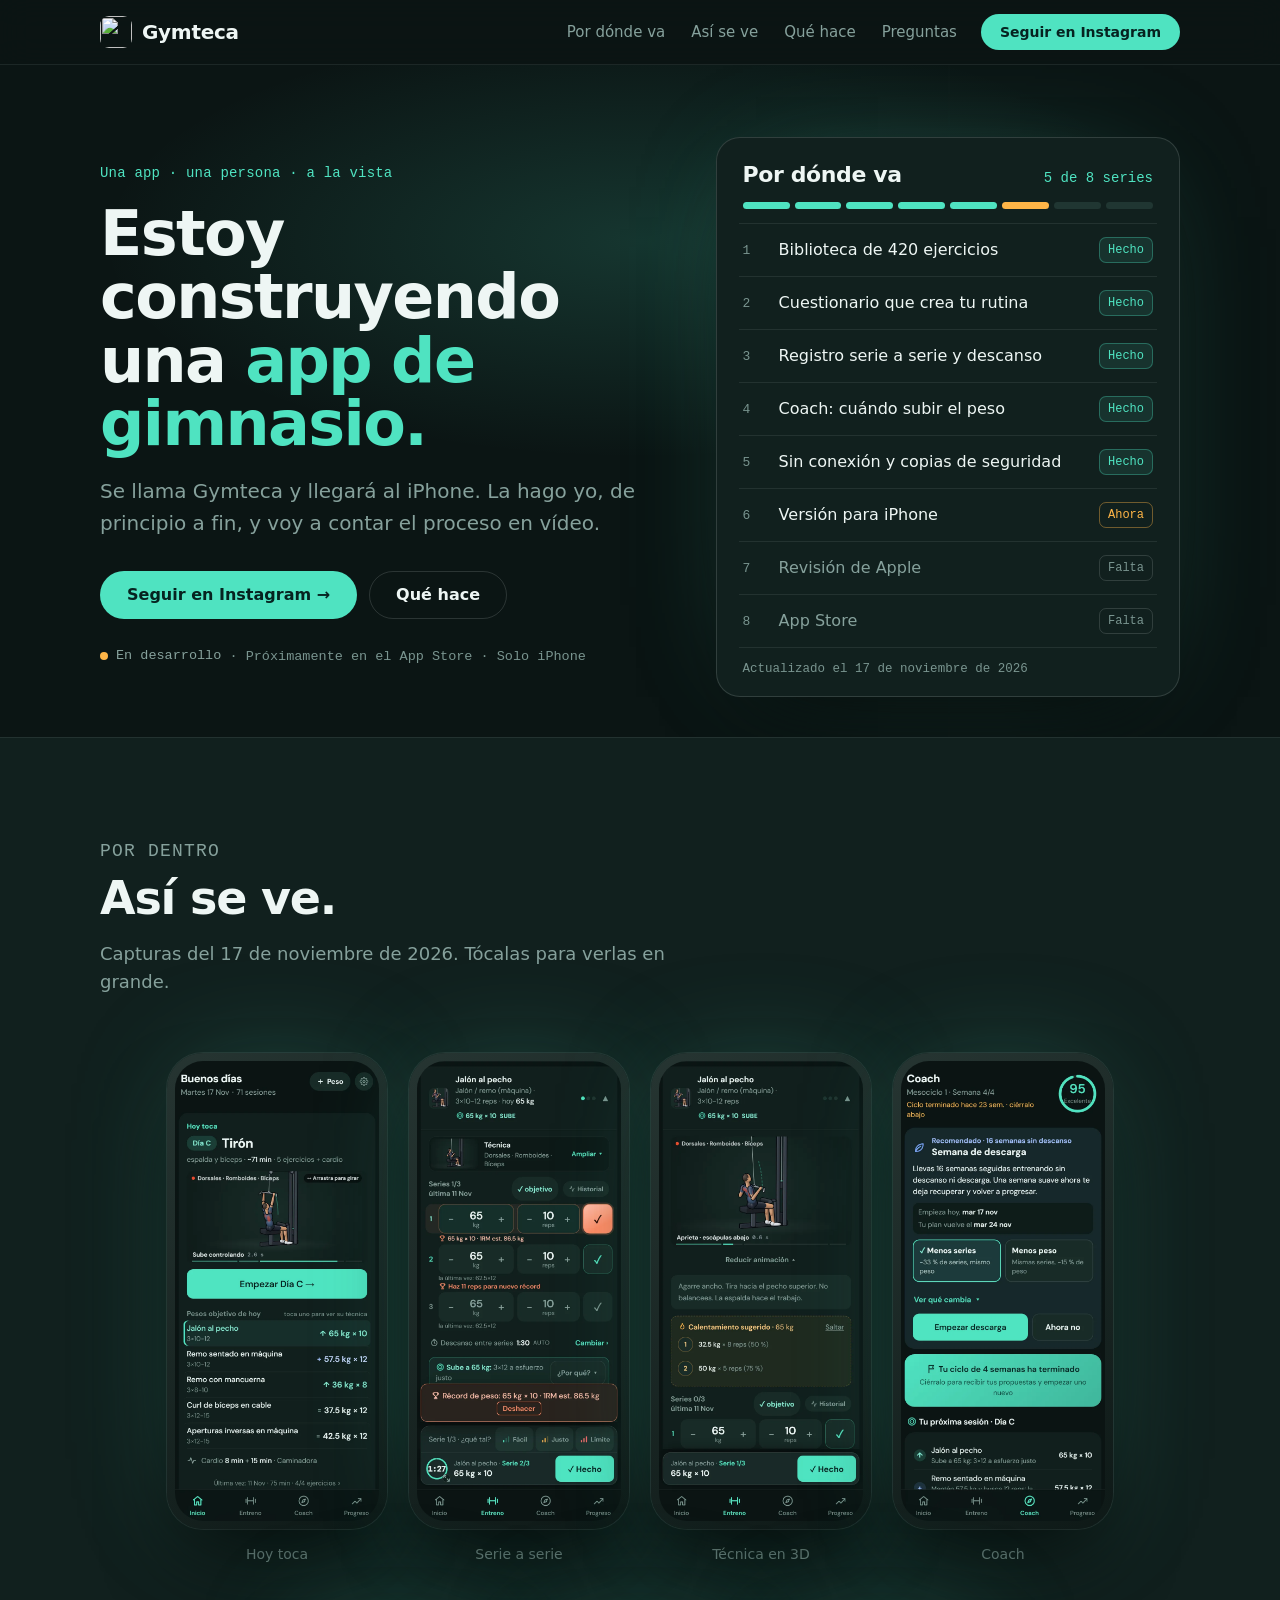
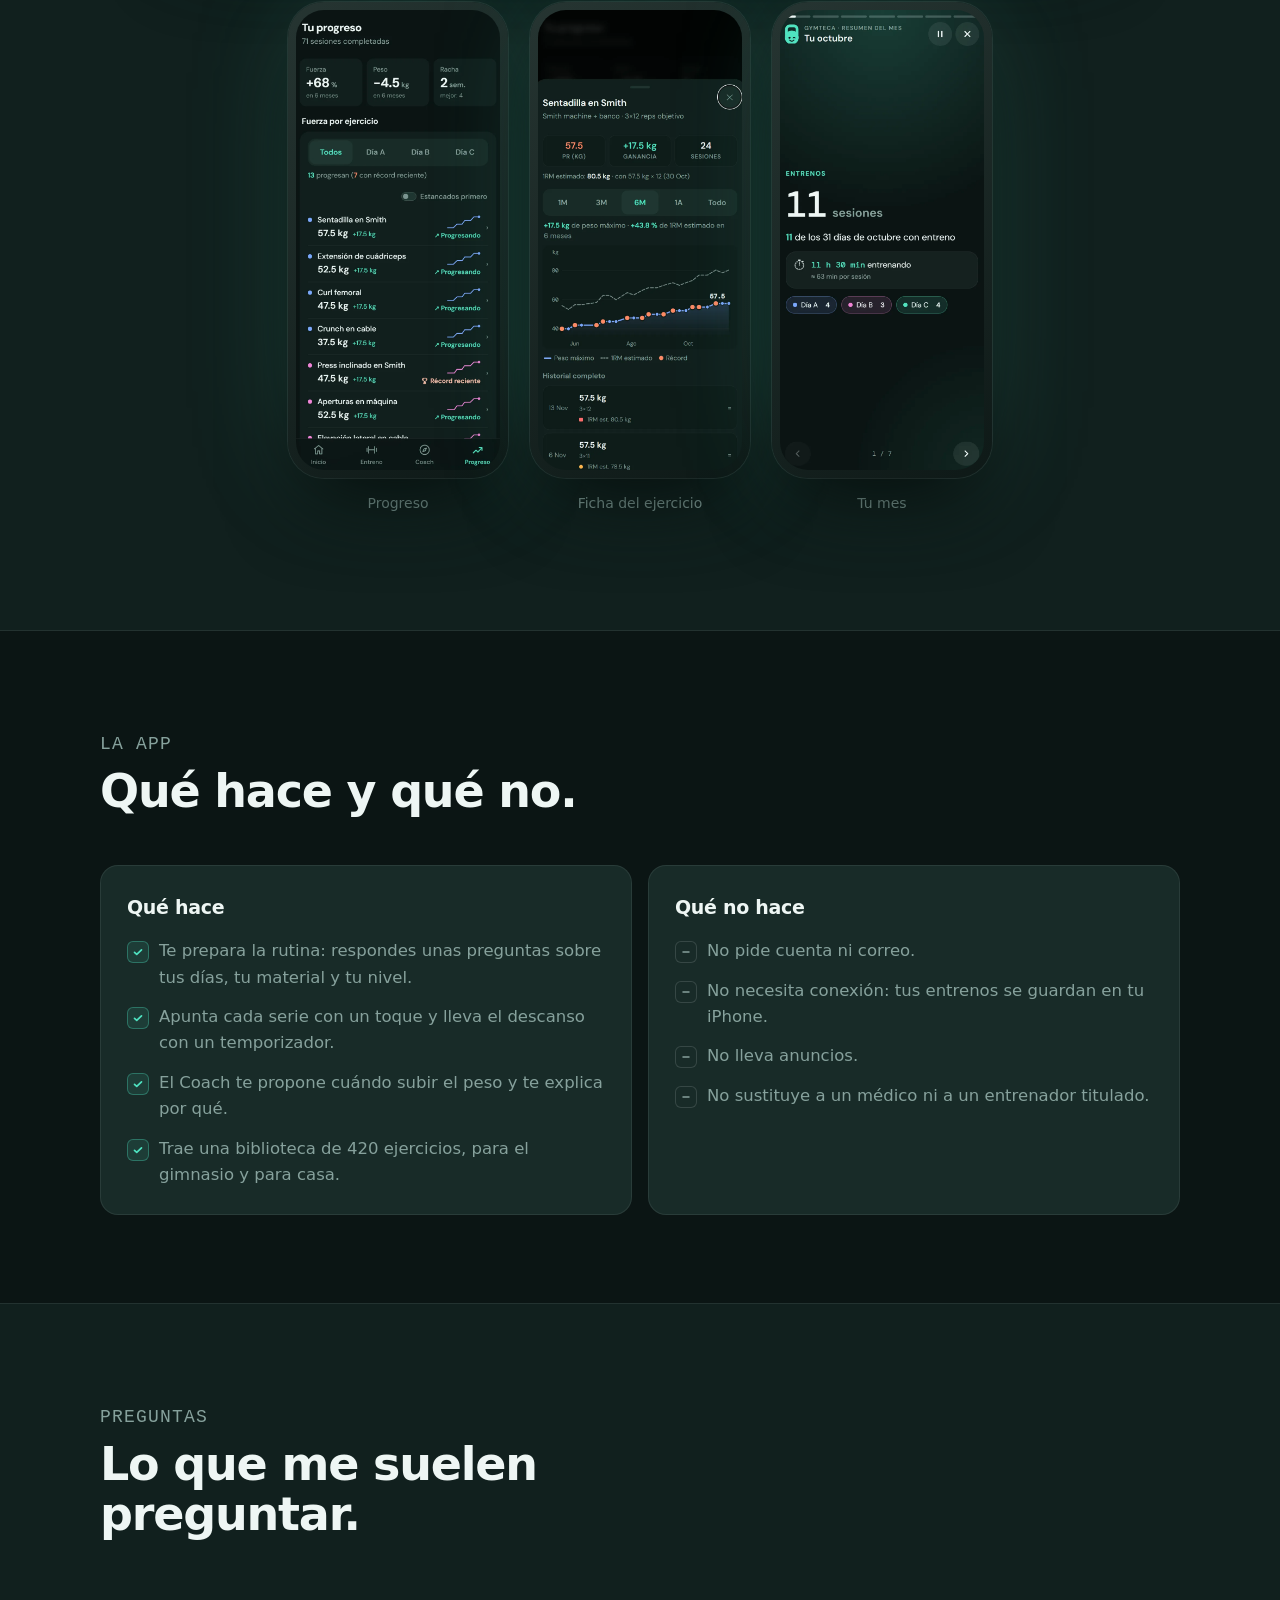
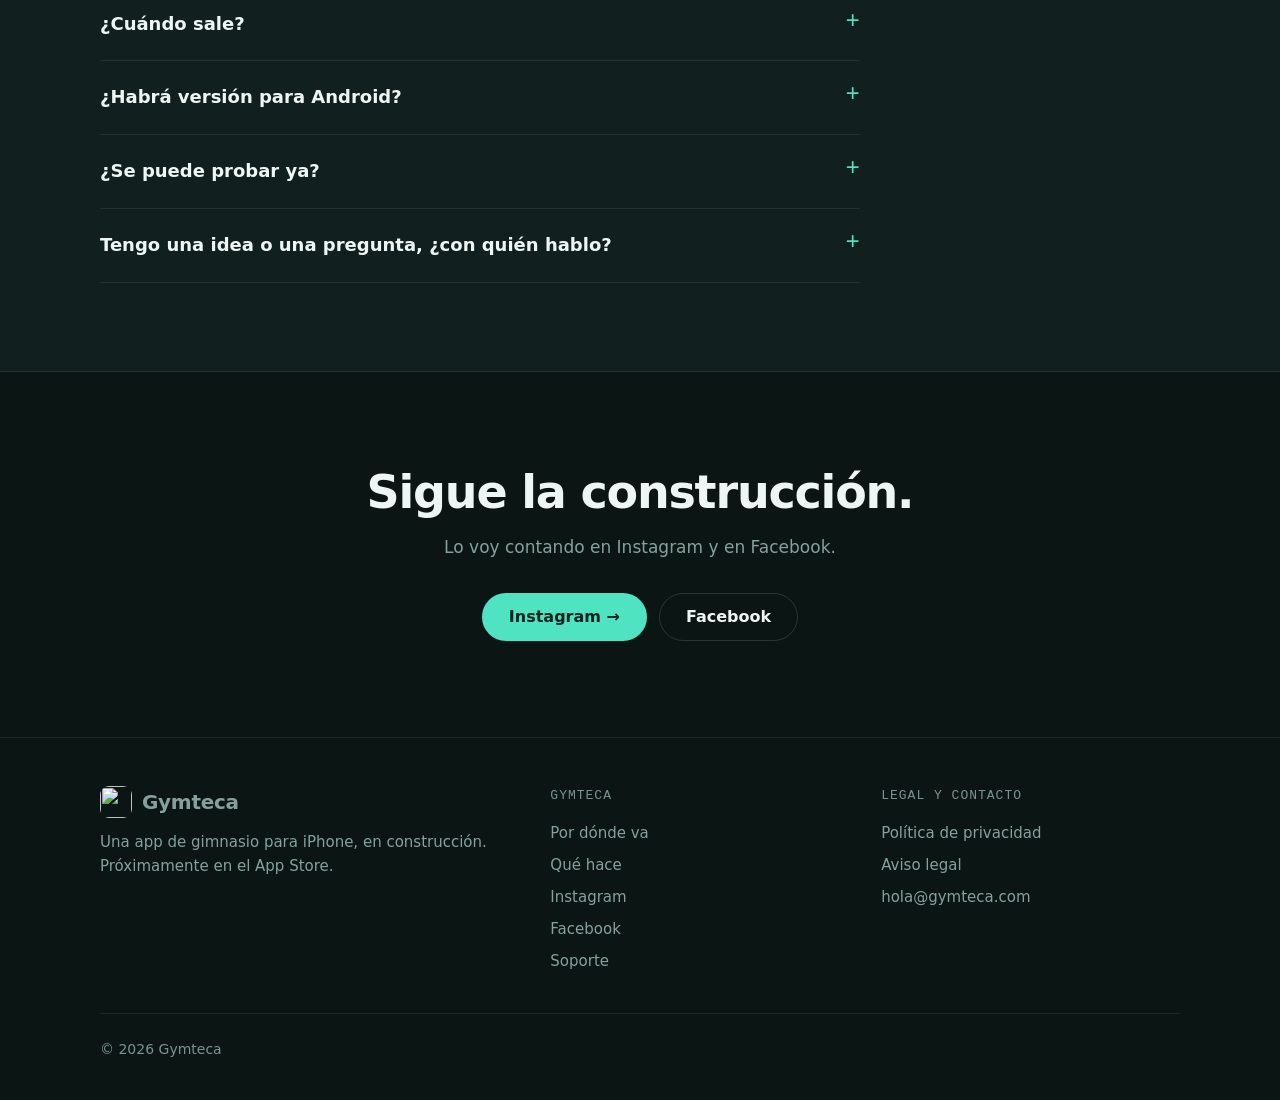
==== index.html @ b6c2790a "Gymteca: la portada pasa a contar el desarrollo de la app para iPhone La app deja de ofrecerse en la" ====
<!doctype html>
<html lang="es">
<head>
<meta charset="utf-8">
<meta name="viewport" content="width=device-width, initial-scale=1, viewport-fit=cover">
<title>Gymteca — Una app de gimnasio para iPhone, en construcción</title>
<meta name="description" content="Gymteca es una app de gimnasio para iPhone que está construyendo una sola persona. Mira por dónde va y sigue el proceso en redes. Próximamente en el App Store.">
<link rel="canonical" href="https://gymteca.com/">
<meta name="theme-color" content="#0b1514">
<link rel="icon" href="/assets/img/favicon.svg" type="image/svg+xml">
<link rel="icon" href="/assets/img/favicon-32.png" sizes="32x32" type="image/png">
<link rel="apple-touch-icon" href="/assets/img/apple-touch-icon.png">
<link rel="preload" href="/assets/fonts/dm-sans.woff2" as="font" type="font/woff2" crossorigin>
<link rel="stylesheet" href="/assets/styles.css">

<meta property="og:type" content="website">
<meta property="og:locale" content="es_ES">
<meta property="og:site_name" content="Gymteca">
<meta property="og:url" content="https://gymteca.com/">
<meta property="og:title" content="Gymteca — Estoy construyendo una app de gimnasio">
<meta property="og:description" content="Una app de gimnasio para iPhone, hecha por una sola persona y contada paso a paso. Próximamente en el App Store.">
<meta property="og:image" content="https://gymteca.com/assets/img/og.png">
<meta property="og:image:width" content="1200">
<meta property="og:image:height" content="630">
<meta name="twitter:card" content="summary_large_image">

<script type="application/ld+json">
{
  "@context": "https://schema.org",
  "@graph": [
    {
      "@type": "Organization",
      "@id": "https://gymteca.com/#org",
      "name": "Gymteca",
      "url": "https://gymteca.com/",
      "logo": "https://gymteca.com/assets/img/icon-512.png",
      "email": "hola@gymteca.com",
      "sameAs": ["https://www.instagram.com/gymteca_app/", "https://www.facebook.com/gymteca"]
    },
    {
      "@type": "WebSite",
      "@id": "https://gymteca.com/#web",
      "url": "https://gymteca.com/",
      "name": "Gymteca",
      "inLanguage": "es",
      "publisher": {"@id": "https://gymteca.com/#org"}
    }
  ]
}
</script>
</head>
<body>
<a class="skip" href="#main">Saltar al contenido</a>

<header class="nav">
  <div class="wrap">
    <a class="logo" href="/" aria-label="Gymteca, inicio"><img src="/assets/img/teca.svg" alt="" width="32" height="32">Gymteca</a>
    <ul class="nav-links">
      <li><a href="#estado">Por dónde va</a></li>
      <li><a href="#capturas">Así se ve</a></li>
      <li><a href="#que-hace">Qué hace</a></li>
      <li><a href="#preguntas">Preguntas</a></li>
    </ul>
    <a class="btn btn-primary btn-sm" href="https://www.instagram.com/gymteca_app/" rel="noopener">Seguir en Instagram</a>
  </div>
</header>

<main id="main">

<section class="hero diary">
  <div class="wrap">
    <div>
      <p class="who">Una app · una persona · a la vista</p>
      <h1>Estoy construyendo una <em>app de gimnasio.</em></h1>
      <p class="lead">Se llama Gymteca y llegará al iPhone. La hago yo, de principio a fin, y voy a contar el proceso en vídeo.</p>
      <div class="cta">
        <a class="btn btn-primary" href="https://www.instagram.com/gymteca_app/" rel="noopener">Seguir en Instagram →</a>
        <a class="btn btn-ghost" href="#que-hace">Qué hace</a>
      </div>
      <p class="soon"><span class="state">En desarrollo</span> · Próximamente en el App Store · Solo iPhone</p>
    </div>

    <div class="log" id="estado">
      <div class="log-h"><h2>Por dónde va</h2><span>5 de 8 series</span></div>
      <div class="meter" aria-hidden="true"><i class="d"></i><i class="d"></i><i class="d"></i><i class="d"></i><i class="d"></i><i class="n"></i><i></i><i></i></div>
      <ol>
        <li class="d"><span class="i">1</span>Biblioteca de 420 ejercicios<span class="s">Hecho</span></li>
        <li class="d"><span class="i">2</span>Cuestionario que crea tu rutina<span class="s">Hecho</span></li>
        <li class="d"><span class="i">3</span>Registro serie a serie y descanso<span class="s">Hecho</span></li>
        <li class="d"><span class="i">4</span>Coach: cuándo subir el peso<span class="s">Hecho</span></li>
        <li class="d"><span class="i">5</span>Sin conexión y copias de seguridad<span class="s">Hecho</span></li>
        <li class="n"><span class="i">6</span>Versión para iPhone<span class="s">Ahora</span></li>
        <li class="t"><span class="i">7</span>Revisión de Apple<span class="s">Falta</span></li>
        <li class="t"><span class="i">8</span>App Store<span class="s">Falta</span></li>
      </ol>
      <p class="log-foot">Actualizado el 17 de noviembre de 2026</p>
    </div>
  </div>
</section>

<section id="capturas" class="alt" aria-labelledby="capturas-titulo">
  <div class="wrap">
    <div class="section-head">
      <p class="kicker">Por dentro</p>
      <h2 id="capturas-titulo">Así se ve.</h2>
      <p>Capturas del 17 de noviembre de 2026. Tócalas para verlas en grande.</p>
    </div>
    <div class="gallery">
      <figure><div class="phone"><img src="/assets/img/app-inicio.webp" width="780" height="1688" alt="Inicio con la sesión de hoy, la técnica del primer ejercicio y los pesos objetivo" loading="lazy"></div><figcaption>Hoy toca</figcaption></figure>
      <figure><div class="phone"><img src="/assets/img/app-serie-a-serie.webp" width="780" height="1688" alt="Registro de series con un récord de peso recién batido y el descanso en marcha" loading="lazy"></div><figcaption>Serie a serie</figcaption></figure>
      <figure><div class="phone"><img src="/assets/img/app-tecnica-3d.webp" width="780" height="1688" alt="Jalón al pecho animado en 3D dentro de la sesión, con el calentamiento sugerido" loading="lazy"></div><figcaption>Técnica en 3D</figcaption></figure>
      <figure><div class="phone"><img src="/assets/img/app-coach.webp" width="780" height="1688" alt="Coach con la propuesta de una semana de descarga y los pesos de la próxima sesión" loading="lazy"></div><figcaption>Coach</figcaption></figure>
      <figure><div class="phone"><img src="/assets/img/app-progreso.webp" width="780" height="1688" alt="Progreso con la fuerza ganada en seis meses y el estado de cada ejercicio" loading="lazy"></div><figcaption>Progreso</figcaption></figure>
      <figure><div class="phone"><img src="/assets/img/app-ficha.webp" width="780" height="1688" alt="Ficha de la sentadilla en Smith con la gráfica de peso máximo y 1RM estimado" loading="lazy"></div><figcaption>Ficha del ejercicio</figcaption></figure>
      <figure><div class="phone"><img src="/assets/img/app-wrapped.webp" width="780" height="1688" alt="Resumen de octubre con las sesiones hechas y el tiempo entrenando" loading="lazy"></div><figcaption>Tu mes</figcaption></figure>
    </div>
  </div>
</section>

<section id="que-hace" aria-labelledby="que-hace-titulo">
  <div class="wrap">
    <div class="section-head">
      <p class="kicker">La app</p>
      <h2 id="que-hace-titulo">Qué hace y qué no.</h2>
    </div>
    <div class="split">
      <div class="card yes">
        <h3>Qué hace</h3>
        <ul>
          <li>Te prepara la rutina: respondes unas preguntas sobre tus días, tu material y tu nivel.</li>
          <li>Apunta cada serie con un toque y lleva el descanso con un temporizador.</li>
          <li>El Coach te propone cuándo subir el peso y te explica por qué.</li>
          <li>Trae una biblioteca de 420 ejercicios, para el gimnasio y para casa.</li>
        </ul>
      </div>
      <div class="card no">
        <h3>Qué no hace</h3>
        <ul>
          <li>No pide cuenta ni correo.</li>
          <li>No necesita conexión: tus entrenos se guardan en tu iPhone.</li>
          <li>No lleva anuncios.</li>
          <li>No sustituye a un médico ni a un entrenador titulado.</li>
        </ul>
      </div>
    </div>
  </div>
</section>

<section id="preguntas" class="alt">
  <div class="wrap">
    <div class="section-head">
      <p class="kicker">Preguntas</p>
      <h2>Lo que me suelen preguntar.</h2>
    </div>
    <div class="faq">
      <details><summary>¿Cuándo sale?</summary><p>Todavía no hay fecha. Queda terminar la versión para iPhone y pasar la revisión de Apple. Lo iré contando en los vídeos.</p></details>
      <details><summary>¿Habrá versión para Android?</summary><p>De momento, solo iPhone.</p></details>
      <details><summary>¿Se puede probar ya?</summary><p>Aún no. Se publicará directamente en el App Store.</p></details>
      <details><summary>Tengo una idea o una pregunta, ¿con quién hablo?</summary><p>Conmigo. Escribe a <a class="green" href="mailto:hola@gymteca.com">hola@gymteca.com</a>; leo todos los mensajes.</p></details>
    </div>
  </div>
</section>

<section class="final">
  <div class="wrap">
    <h2>Sigue la construcción.</h2>
    <p>Lo voy contando en Instagram y en Facebook.</p>
    <div class="cta"><a class="btn btn-primary" href="https://www.instagram.com/gymteca_app/" rel="noopener">Instagram →</a><a class="btn btn-ghost" href="https://www.facebook.com/gymteca" rel="noopener">Facebook</a></div>
  </div>
</section>

</main>

<footer>
  <div class="wrap">
    <div>
      <a class="logo" href="/"><img src="/assets/img/teca.svg" alt="" width="32" height="32">Gymteca</a>
      <p style="margin-top:12px;max-width:28em">Una app de gimnasio para iPhone, en construcción. Próximamente en el App Store.</p>
    </div>
    <div>
      <h4>Gymteca</h4>
      <ul>
        <li><a href="/#estado">Por dónde va</a></li>
        <li><a href="/#que-hace">Qué hace</a></li>
        <li><a href="https://www.instagram.com/gymteca_app/" rel="noopener">Instagram</a></li>
        <li><a href="https://www.facebook.com/gymteca" rel="noopener">Facebook</a></li>
        <li><a href="/soporte">Soporte</a></li>
      </ul>
    </div>
    <div>
      <h4>Legal y contacto</h4>
      <ul>
        <li><a href="/privacidad">Política de privacidad</a></li>
        <li><a href="/aviso-legal">Aviso legal</a></li>
        <li><a href="mailto:hola@gymteca.com">hola@gymteca.com</a></li>
      </ul>
    </div>
    <p class="copy">© 2026 Gymteca</p>
  </div>
</footer>
<dialog class="lb" id="lb" aria-label="Captura ampliada">
  <button class="lb-btn lb-close" type="button" data-lb="close" aria-label="Cerrar"><svg viewBox="0 0 24 24" fill="none" stroke="currentColor" stroke-width="2.2" stroke-linecap="round" aria-hidden="true"><path d="M6 6l12 12M18 6L6 18"/></svg></button>
  <button class="lb-btn lb-prev" type="button" data-lb="prev" aria-label="Captura anterior"><svg viewBox="0 0 24 24" fill="none" stroke="currentColor" stroke-width="2.2" stroke-linecap="round" stroke-linejoin="round" aria-hidden="true"><path d="M15 5l-7 7 7 7"/></svg></button>
  <figure><img alt="" width="780" height="1688"><figcaption></figcaption></figure>
  <button class="lb-btn lb-next" type="button" data-lb="next" aria-label="Captura siguiente"><svg viewBox="0 0 24 24" fill="none" stroke="currentColor" stroke-width="2.2" stroke-linecap="round" stroke-linejoin="round" aria-hidden="true"><path d="M9 5l7 7-7 7"/></svg></button>
</dialog>
<script>
// Visor: al pulsar una captura se abre ampliada; flechas, teclado y deslizar para pasar
(function(){
  var lb=document.getElementById('lb');if(!lb||!lb.showModal)return;
  var img=lb.querySelector('img'),cap=lb.querySelector('figcaption');
  var shots=[].map.call(document.querySelectorAll('.gallery figure'),function(f){
    var i=f.querySelector('img');return {src:i.getAttribute('src'),alt:i.alt,cap:f.querySelector('figcaption').textContent};
  });
  var cur=0;
  function show(n){
    cur=(n+shots.length)%shots.length;var s=shots[cur];
    img.src=s.src;img.alt=s.alt;
    cap.innerHTML='';cap.append(s.cap);var c=document.createElement('span');c.className='lb-count';c.textContent=(cur+1)+' / '+shots.length;cap.append(c);
  }
  document.querySelectorAll('.phone img').forEach(function(el){
    el.setAttribute('tabindex','0');el.setAttribute('role','button');
    function open(){var src=el.getAttribute('src'),n=0;shots.forEach(function(s,i){if(s.src===src)n=i;});show(n);lb.showModal();}
    el.addEventListener('click',open);
    el.addEventListener('keydown',function(e){if(e.key==='Enter'||e.key===' '){e.preventDefault();open();}});
  });
  lb.addEventListener('click',function(e){
    var a=e.target.closest('[data-lb]');
    if(a){var k=a.dataset.lb;if(k==='close')lb.close();else show(cur+(k==='next'?1:-1));return;}
    if(e.target===lb||e.target===img)lb.close();
  });
  lb.addEventListener('keydown',function(e){if(e.key==='ArrowRight')show(cur+1);else if(e.key==='ArrowLeft')show(cur-1);});
  var x0=null;
  img.addEventListener('touchstart',function(e){x0=e.touches[0].clientX;},{passive:true});
  img.addEventListener('touchend',function(e){if(x0===null)return;var dx=e.changedTouches[0].clientX-x0;x0=null;if(Math.abs(dx)>50){show(cur+(dx<0?1:-1));}},{passive:true});
})();
</script>
</body>
</html>
---- assets/styles.css ----
/* Gymteca — estilos de gymteca.com (misma identidad que la app) */
@font-face{font-family:'DM Sans';src:url(fonts/dm-sans.woff2) format('woff2');font-weight:400 700;font-display:swap}
@font-face{font-family:'DM Mono';src:url(fonts/dm-mono-400.woff2) format('woff2');font-weight:400;font-display:swap}
@font-face{font-family:'DM Mono';src:url(fonts/dm-mono-500.woff2) format('woff2');font-weight:500;font-display:swap}

:root{
  color-scheme:dark;
  /* Paleta «Tiza y menta» (la misma que la app) */
  --bg:#0b1514;--bg2:#11201e;--bg3:#182b28;--bg4:#203632;
  --bg-rgb:11,21,20;
  --border:rgba(238,246,244,.08);--border2:rgba(238,246,244,.14);
  --text:#eef6f4;--text2:#86a19c;--text3:#79948f;
  --green:#4fe3c1;--green2:#80ecd3;--green-rgb:79,227,193;
  --green-bg:rgba(var(--green-rgb),.1);--green-b:rgba(var(--green-rgb),.32);
  --accent-ink:#062320;
  --pr:#ff8a65;--amber:#ffb547;--blue:#7aa7ff;--red:#ff6b6b;
  --r:18px;--rsm:12px;
  --wrap:1120px;
  --sans:'DM Sans',system-ui,-apple-system,'Segoe UI',Roboto,sans-serif;
  --mono:'DM Mono',ui-monospace,'SF Mono',Menlo,monospace;
}
*{box-sizing:border-box;margin:0;padding:0}
html{scroll-behavior:smooth;-webkit-text-size-adjust:100%}
body{background:var(--bg);color:var(--text);font-family:var(--sans);font-size:17px;line-height:1.6;-webkit-font-smoothing:antialiased;overflow-x:hidden}
img{max-width:100%;display:block}
a{color:inherit}
:focus-visible{outline:2px solid var(--green);outline-offset:3px;border-radius:6px}
.wrap{max-width:var(--wrap);margin:0 auto;padding:0 20px}
.mono{font-family:var(--mono)}
.green{color:var(--green)}
.skip{position:absolute;left:-999px;top:8px;background:var(--green);color:var(--accent-ink);padding:8px 14px;border-radius:8px;z-index:100;font-weight:600}
.skip:focus{left:8px}

/* Cabecera */
.nav{position:sticky;top:0;z-index:50;background:rgba(var(--bg-rgb),.82);backdrop-filter:blur(16px);-webkit-backdrop-filter:blur(16px);border-bottom:1px solid var(--border)}
.nav .wrap{display:flex;align-items:center;gap:24px;height:64px}
.logo{display:flex;align-items:center;gap:10px;text-decoration:none;font-weight:700;font-size:20px;letter-spacing:-.3px}
.logo img{width:32px;height:32px;border-radius:9px}
.nav-links{display:flex;gap:26px;margin-left:auto;list-style:none}
.nav-links a{text-decoration:none;color:var(--text2);font-size:15px;font-weight:500;transition:color .2s}
.nav-links a:hover{color:var(--text)}
.btn{display:inline-flex;align-items:center;justify-content:center;gap:8px;font:600 16px/1 var(--sans);text-decoration:none;border-radius:999px;padding:15px 26px;transition:transform .15s,background .2s,border-color .2s;border:1px solid transparent;white-space:nowrap}
.btn:active{transform:scale(.97)}
.btn-primary{background:var(--green);color:var(--accent-ink)}
.btn-primary:hover{background:var(--green2)}
.btn-ghost{border-color:var(--border2);color:var(--text)}
.btn-ghost:hover{border-color:var(--text3);background:rgba(238,246,244,.03)}
.btn-sm{padding:10px 18px;font-size:14px}
@media (max-width:820px){.nav-links{display:none}.nav .btn{margin-left:auto}}

/* Hero */
.hero{position:relative;padding:72px 0 40px;overflow:hidden}
.hero::before{content:"";position:absolute;inset:-20% -10% auto;height:620px;background:radial-gradient(closest-side,rgba(var(--green-rgb),.16),transparent 70%);pointer-events:none}
.hero .wrap{position:relative;display:grid;grid-template-columns:1.1fr .9fr;gap:48px;align-items:center}
.eyebrow{display:inline-flex;align-items:center;gap:8px;font:500 13px/1 var(--mono);letter-spacing:.6px;text-transform:uppercase;color:var(--green);background:var(--green-bg);border:1px solid var(--green-b);padding:8px 12px;border-radius:999px}
.hero h1{font-size:clamp(40px,6.4vw,72px);line-height:1.02;letter-spacing:-2px;font-weight:700;margin:22px 0 20px}
.hero h1 span{color:var(--green)}
.lead{font-size:clamp(17px,2vw,20px);color:var(--text2);max-width:34em}
.cta{display:flex;flex-wrap:wrap;gap:12px;margin-top:32px}
@media (max-width:900px){.hero{padding-top:44px}.hero .wrap{grid-template-columns:1fr;gap:40px}.hero .phone{margin:0 auto}}

/* Portada · diario de desarrollo */
.state{display:inline-flex;align-items:center;gap:8px;color:var(--text2)}
.state::before{content:"";width:8px;height:8px;border-radius:50%;background:var(--amber)}
.who{font:400 14px/1.4 var(--mono);letter-spacing:.2px;color:var(--green)}
.hero.diary h1{font-size:clamp(38px,5.4vw,62px);letter-spacing:-1.6px;margin:18px 0 20px;text-wrap:balance}
.hero.diary h1 em{font-style:normal;color:var(--green)}
.soon{margin-top:26px;font:400 13.5px/1.7 var(--mono);color:var(--text3)}
.log{scroll-margin-top:84px;min-width:0;background:var(--bg2);border:1px solid var(--border2);border-radius:24px;padding:24px 22px 4px;box-shadow:0 40px 80px -40px rgba(0,0,0,.8),0 0 120px -50px rgba(var(--green-rgb),.35)}
.log-h{display:flex;justify-content:space-between;align-items:baseline;gap:12px;padding:0 4px 14px}
.log-h h2{font-size:22px;letter-spacing:-.4px;line-height:1.2}
.log-h span{font:500 14px/1 var(--mono);color:var(--green);white-space:nowrap}
.meter{display:grid;grid-template-columns:repeat(8,1fr);gap:5px;padding:0 4px 14px}
.meter i{height:7px;border-radius:4px;background:var(--bg4)}
.meter .d{background:var(--green)}
.meter .n{background:var(--amber)}
.log ol{list-style:none}
.log li{display:grid;grid-template-columns:24px minmax(0,1fr) auto;gap:12px;align-items:center;padding:13px 4px;border-top:1px solid var(--border);font-size:16px;line-height:1.3}
.log li .i{font:500 13px/1 var(--mono);color:var(--text3)}
.log li .s{font:400 12px/1 var(--mono);border-radius:7px;padding:6px 8px;color:var(--text3);border:1px solid var(--border2)}
.log li.d .s{color:var(--green);border-color:var(--green-b);background:var(--green-bg)}
.log li.n .s{color:var(--amber);border-color:rgba(255,181,71,.4)}
.log li.t{color:var(--text2)}
.log-foot{font:400 12.5px/1.4 var(--mono);color:var(--text3);padding:13px 4px;border-top:1px solid var(--border)}
.split{display:grid;grid-template-columns:1fr 1fr;gap:16px}
.split .card:hover{transform:none}
.split h3{font-size:21px}
.split ul{list-style:none;display:grid;gap:13px;margin-top:16px;color:var(--text2);font-size:16.5px}
.split li{display:grid;grid-template-columns:20px minmax(0,1fr);gap:12px}
.split li::before{content:"";width:20px;height:20px;margin-top:3px;border-radius:6px;border:1px solid var(--border2);background:center/12px no-repeat url("data:image/svg+xml,%3Csvg xmlns='http://www.w3.org/2000/svg' viewBox='0 0 20 20' fill='none' stroke='%2386a19c' stroke-width='2.4' stroke-linecap='round'%3E%3Cpath d='M5 10h10'/%3E%3C/svg%3E")}
.split .yes li::before{border-color:var(--green-b);background:var(--green-bg) center/14px no-repeat url("data:image/svg+xml,%3Csvg xmlns='http://www.w3.org/2000/svg' viewBox='0 0 20 20' fill='none' stroke='%234fe3c1' stroke-width='2.4' stroke-linecap='round' stroke-linejoin='round'%3E%3Cpath d='M5 10.5l3.2 3L15 7'/%3E%3C/svg%3E")}
@media (max-width:760px){.split{grid-template-columns:1fr}}

/* Teléfono */
.phone{position:relative;width:min(320px,78vw);aspect-ratio:780/1688;border-radius:44px;padding:10px;background:linear-gradient(145deg,#263532,#0e1917);box-shadow:0 0 0 1px rgba(238,246,244,.08),0 40px 80px -20px rgba(0,0,0,.8),0 0 120px -30px rgba(var(--green-rgb),.35)}
.phone img{width:100%;height:100%;object-fit:cover;object-position:top;border-radius:34px}
.phone.tilt{transform:rotate(-2.5deg)}

/* Secciones */
section{padding:88px 0}
.section-head{max-width:640px;margin-bottom:48px}
.kicker{font:500 13px/1 var(--mono);letter-spacing:1.2px;text-transform:uppercase;color:var(--green);margin-bottom:14px}
h2{font-size:clamp(30px,4.2vw,46px);line-height:1.08;letter-spacing:-1.2px;font-weight:700}
.section-head p{color:var(--text2);margin-top:16px;font-size:18px}
.alt{background:var(--bg2);border-block:1px solid var(--border)}

/* Rejilla de funciones */
.grid{display:grid;grid-template-columns:repeat(3,1fr);gap:16px}
.card{background:var(--bg3);border:1px solid var(--border);border-radius:var(--r);padding:26px;transition:border-color .2s,transform .2s}
.card:hover{border-color:var(--border2);transform:translateY(-2px)}
.card .ic{width:44px;height:44px;border-radius:12px;display:grid;place-items:center;background:var(--green-bg);border:1px solid var(--green-b);color:var(--green);margin-bottom:18px}
.card .ic svg{width:22px;height:22px}
.card h3{font-size:19px;letter-spacing:-.3px;margin-bottom:8px}
.card p{color:var(--text2);font-size:15.5px}
@media (max-width:900px){.grid{grid-template-columns:1fr 1fr}}
@media (max-width:600px){.grid{grid-template-columns:1fr}}

/* Galería */
.gallery{display:flex;gap:22px;overflow-x:auto;scroll-snap-type:x mandatory;padding:8px 20px 28px;margin:0 -20px;scrollbar-width:none}
.gallery::-webkit-scrollbar{display:none}
.gallery figure{flex:none;scroll-snap-align:center;display:grid;gap:14px;justify-items:center}
.gallery .phone{width:240px;border-radius:36px;padding:8px}
.gallery .phone img{border-radius:28px}
.gallery figcaption{font-size:14px;color:var(--text2)}
@media (min-width:1180px){.gallery{flex-wrap:wrap;justify-content:center;row-gap:36px;overflow:visible}.gallery .phone{width:220px}}

/* Visor de capturas ampliadas */
.phone img{cursor:zoom-in}
.lb{border:0;padding:0;margin:0;inset:0;width:100vw;height:100dvh;max-width:none;max-height:none;background:transparent;color:var(--text);overflow:hidden}
.lb::backdrop{background:rgba(5,12,11,.9);backdrop-filter:blur(8px);-webkit-backdrop-filter:blur(8px)}
.lb[open]{display:flex;flex-direction:column;align-items:center;justify-content:center;gap:16px;padding:56px 16px 24px;animation:lb-in .2s ease-out}
@keyframes lb-in{from{opacity:0;transform:scale(.97)}to{opacity:1;transform:none}}
.lb figure{display:flex;flex-direction:column;align-items:center;gap:14px;min-height:0}
.lb img{max-height:calc(100dvh - 140px);max-width:min(92vw,540px);width:auto;height:auto;border-radius:30px;box-shadow:0 0 0 1px rgba(238,246,244,.1),0 30px 80px -20px rgba(0,0,0,.9),0 0 120px -30px rgba(var(--green-rgb),.4);cursor:zoom-out;touch-action:pan-y}
.lb figcaption{color:var(--text2);font-size:15px;text-align:center}
.lb-count{font:500 13px/1 var(--mono);color:var(--text3);margin-left:8px}
.lb-btn{position:fixed;display:grid;place-items:center;width:48px;height:48px;border-radius:999px;border:1px solid var(--border2);background:rgba(24,43,40,.8);color:var(--text);cursor:pointer;transition:background .2s,border-color .2s}
.lb-btn:hover{background:var(--bg4);border-color:var(--text3)}
.lb-btn svg{width:22px;height:22px}
.lb-close{top:14px;right:14px}
.lb-prev{left:18px;top:50%;transform:translateY(-50%)}
.lb-next{right:18px;top:50%;transform:translateY(-50%)}
@media (max-width:640px){.lb-prev,.lb-next{top:auto;bottom:18px;transform:none}.lb-prev{left:calc(50% - 60px)}.lb-next{right:calc(50% - 60px)}.lb[open]{padding-bottom:84px}.lb img{max-height:calc(100dvh - 190px)}}

/* FAQ */
.faq{max-width:760px}
.faq details{border-bottom:1px solid var(--border)}
.faq summary{list-style:none;cursor:pointer;display:flex;justify-content:space-between;gap:16px;padding:22px 0;font-weight:600;font-size:18px}
.faq summary::-webkit-details-marker{display:none}
.faq summary::after{content:"+";font:400 24px/1 var(--mono);color:var(--green);transition:transform .2s}
.faq details[open] summary::after{transform:rotate(45deg)}
.faq details p{color:var(--text2);padding:0 0 22px;max-width:62ch}

/* CTA final */
.final{text-align:center;padding:96px 0}
.final h2{max-width:14em;margin:0 auto}
.final p{color:var(--text2);margin:16px auto 0;max-width:34em}
.final .cta{justify-content:center}

/* Pie */
footer{border-top:1px solid var(--border);padding:48px 0 40px;color:var(--text2);font-size:15px}
footer .wrap{display:grid;grid-template-columns:1.4fr 1fr 1fr;gap:32px}
footer h4{font-size:13px;font-family:var(--mono);font-weight:500;letter-spacing:1px;text-transform:uppercase;color:var(--text3);margin-bottom:14px}
footer ul{list-style:none;display:grid;gap:8px}
footer a{text-decoration:none}
footer a:hover{color:var(--text)}
footer .copy{grid-column:1/-1;border-top:1px solid var(--border);padding-top:24px;margin-top:8px;font-size:14px;color:var(--text3)}
@media (max-width:700px){footer .wrap{grid-template-columns:1fr}}

/* Páginas de texto (privacidad, soporte, aviso legal) */
.doc{padding:64px 0 96px}
.doc .wrap{max-width:780px}
.doc h1{font-size:clamp(34px,5vw,48px);letter-spacing:-1.2px;line-height:1.1;margin-bottom:10px}
.doc .updated{color:var(--text3);font-size:14px;font-family:var(--mono);margin-bottom:36px}
.doc h2{font-size:24px;letter-spacing:-.4px;margin:44px 0 12px}
.doc h3{font-size:18px;margin:26px 0 8px}
.doc p,.doc li{color:var(--text2)}
.doc p + p{margin-top:12px}
.doc ul,.doc ol{margin:12px 0 0 22px;display:grid;gap:8px}
.doc a{color:var(--green)}
.doc strong{color:var(--text)}
.doc .box{margin:22px 0;padding:20px 22px;border-radius:var(--rsm);border:1px solid var(--green-b);background:var(--green-bg)}
.doc .box p{color:var(--text)}
.doc table{width:100%;border-collapse:collapse;margin-top:14px;font-size:15px}
.doc th,.doc td{text-align:left;padding:12px 10px;border-bottom:1px solid var(--border);vertical-align:top}
.doc th{color:var(--text);font-weight:600}
.doc td{color:var(--text2)}
.contact-cards{display:grid;grid-template-columns:1fr 1fr;gap:14px;margin-top:20px}
.contact-cards a{display:block;text-decoration:none;padding:20px;border-radius:var(--rsm);border:1px solid var(--border);background:var(--bg3)}
.contact-cards a:hover{border-color:var(--green-b)}
.contact-cards strong{display:block;color:var(--text);margin-bottom:4px}
.contact-cards span{color:var(--green);font-family:var(--mono);font-size:15px}
@media (max-width:600px){.contact-cards{grid-template-columns:1fr}}

@media (prefers-reduced-motion:reduce){*{transition:none!important;scroll-behavior:auto!important}}
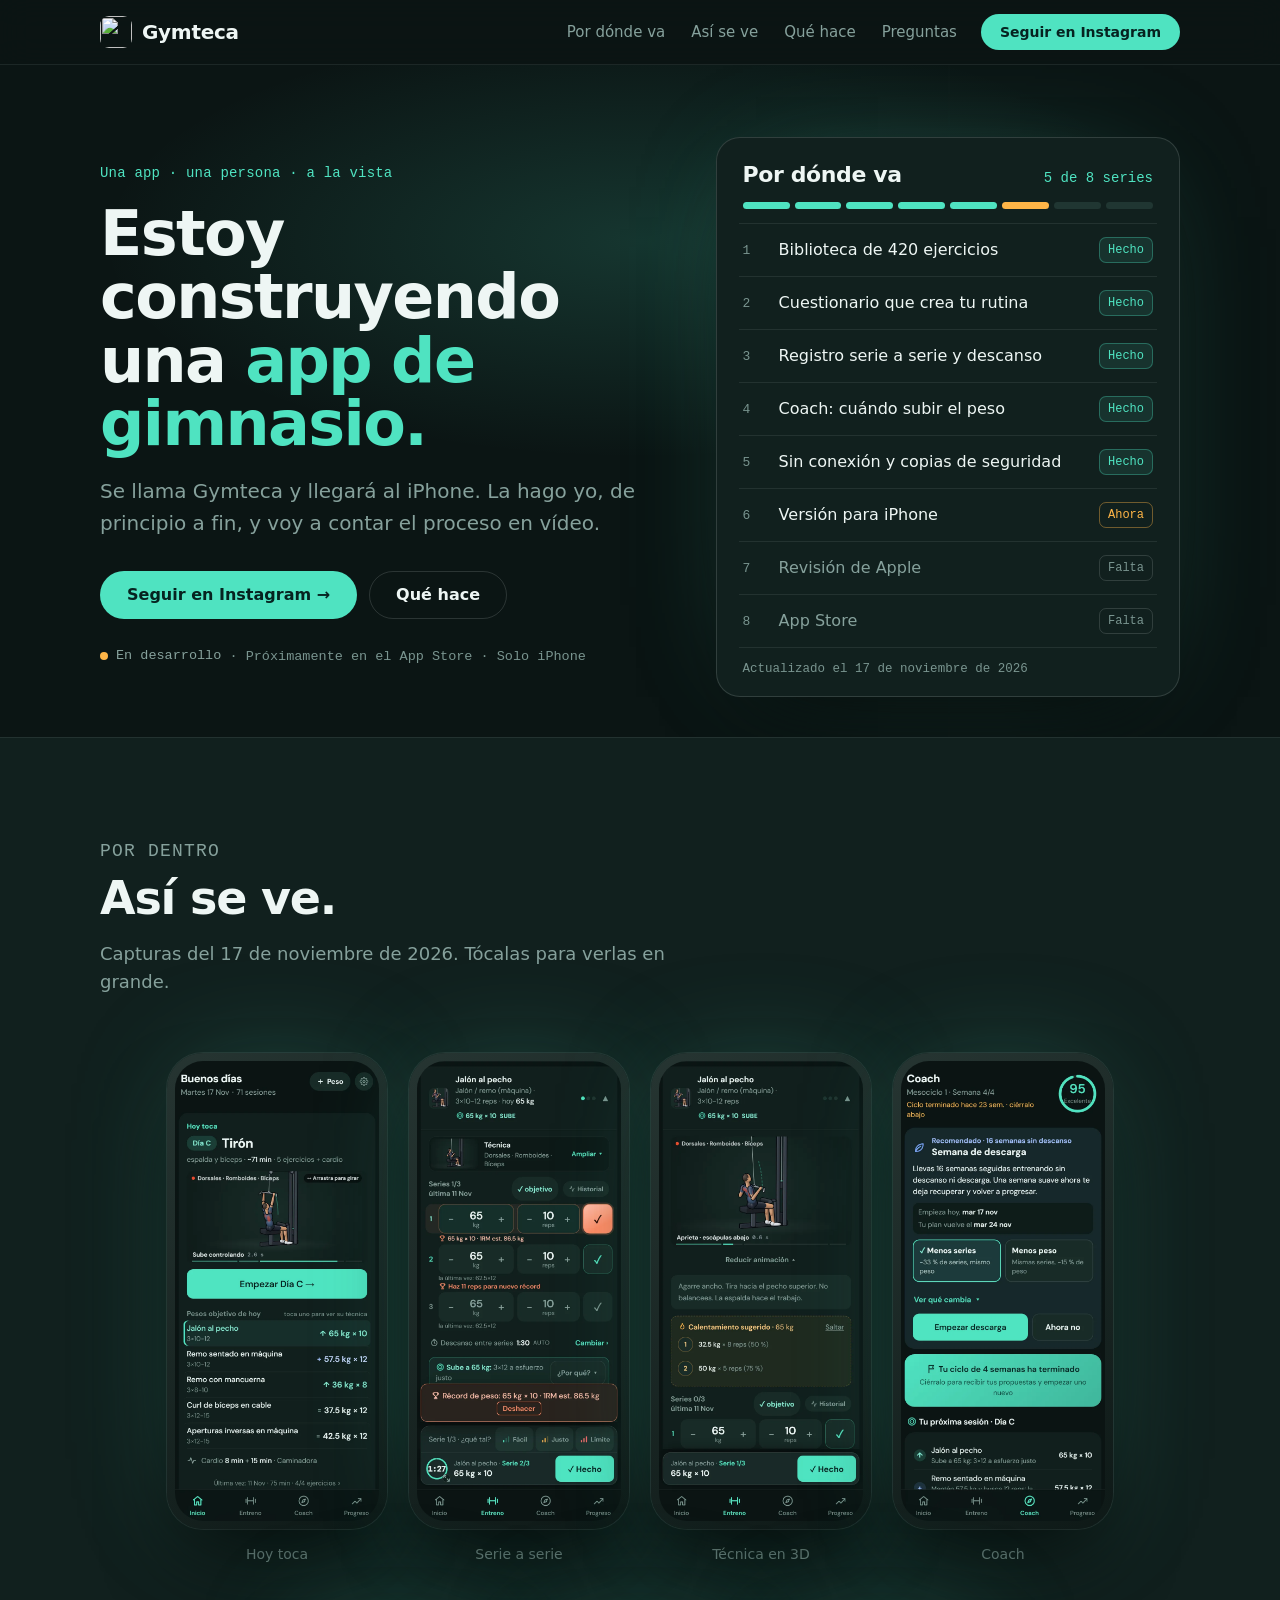
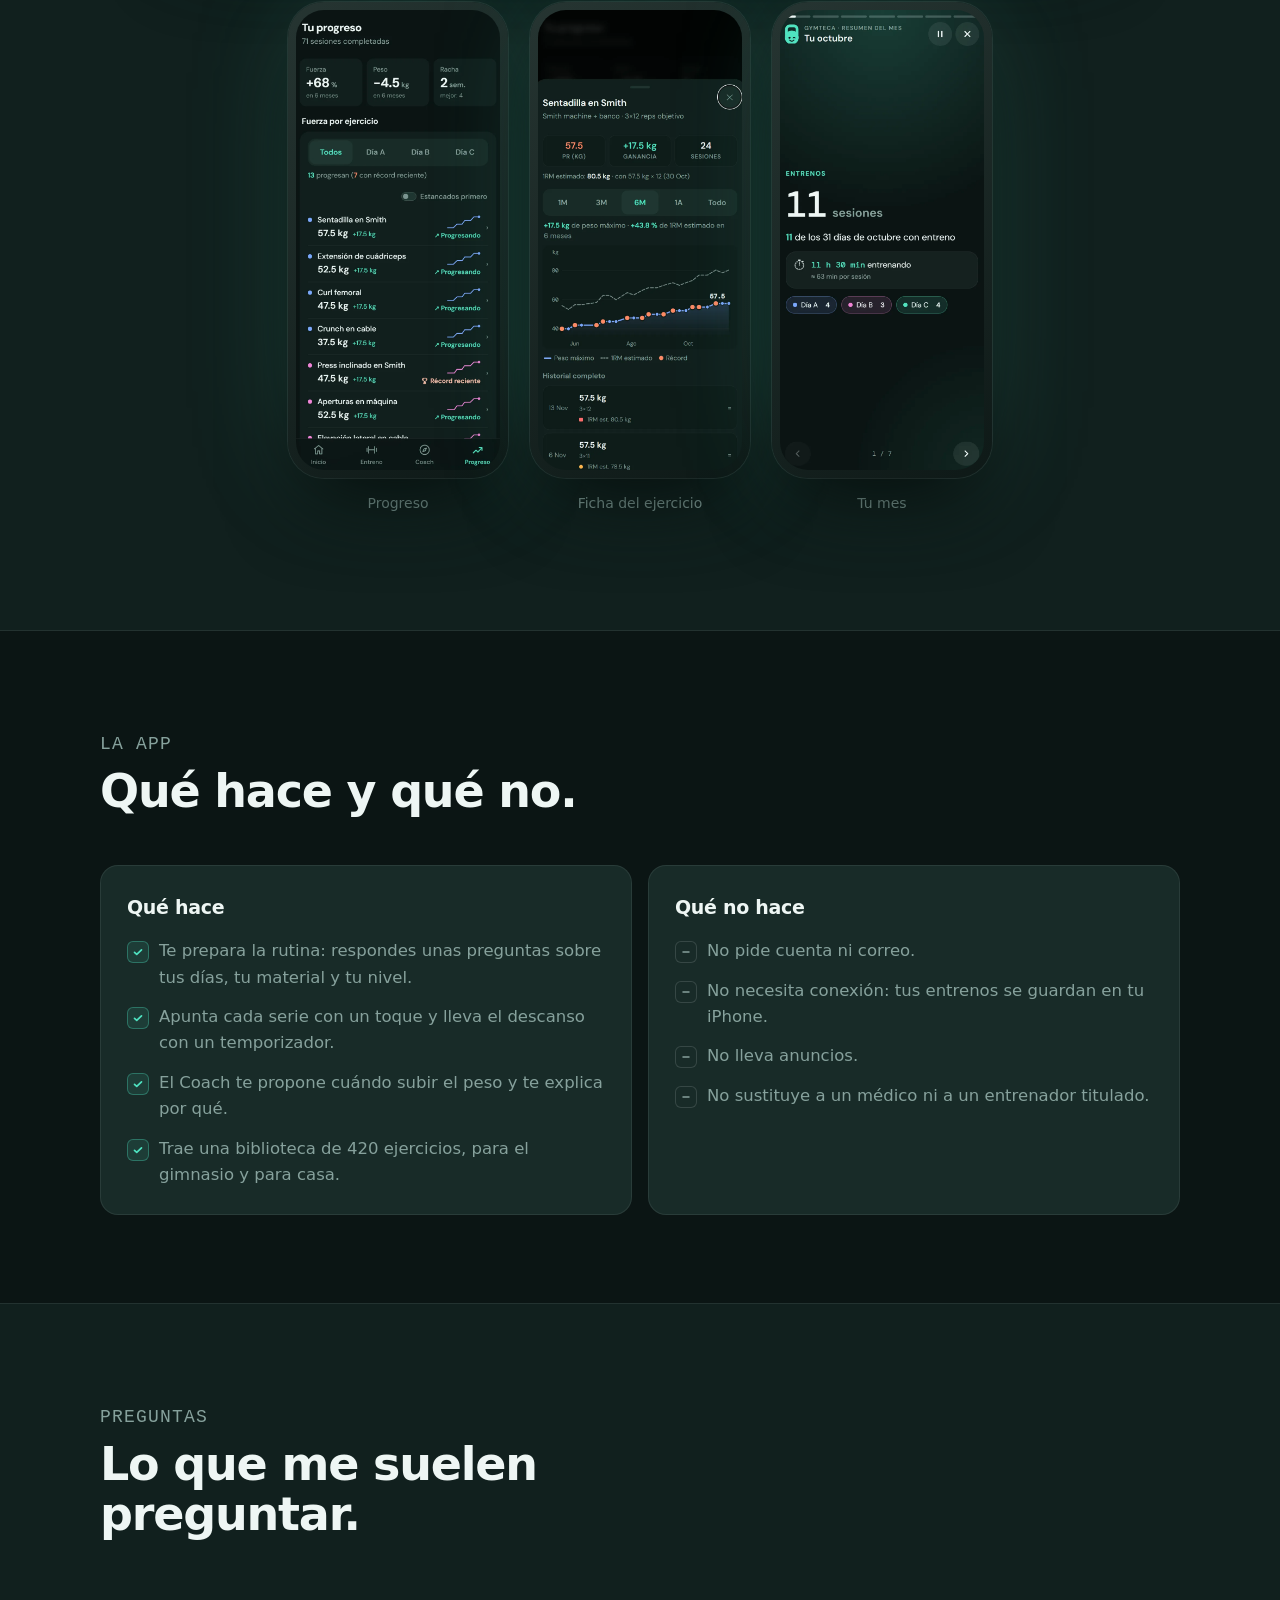
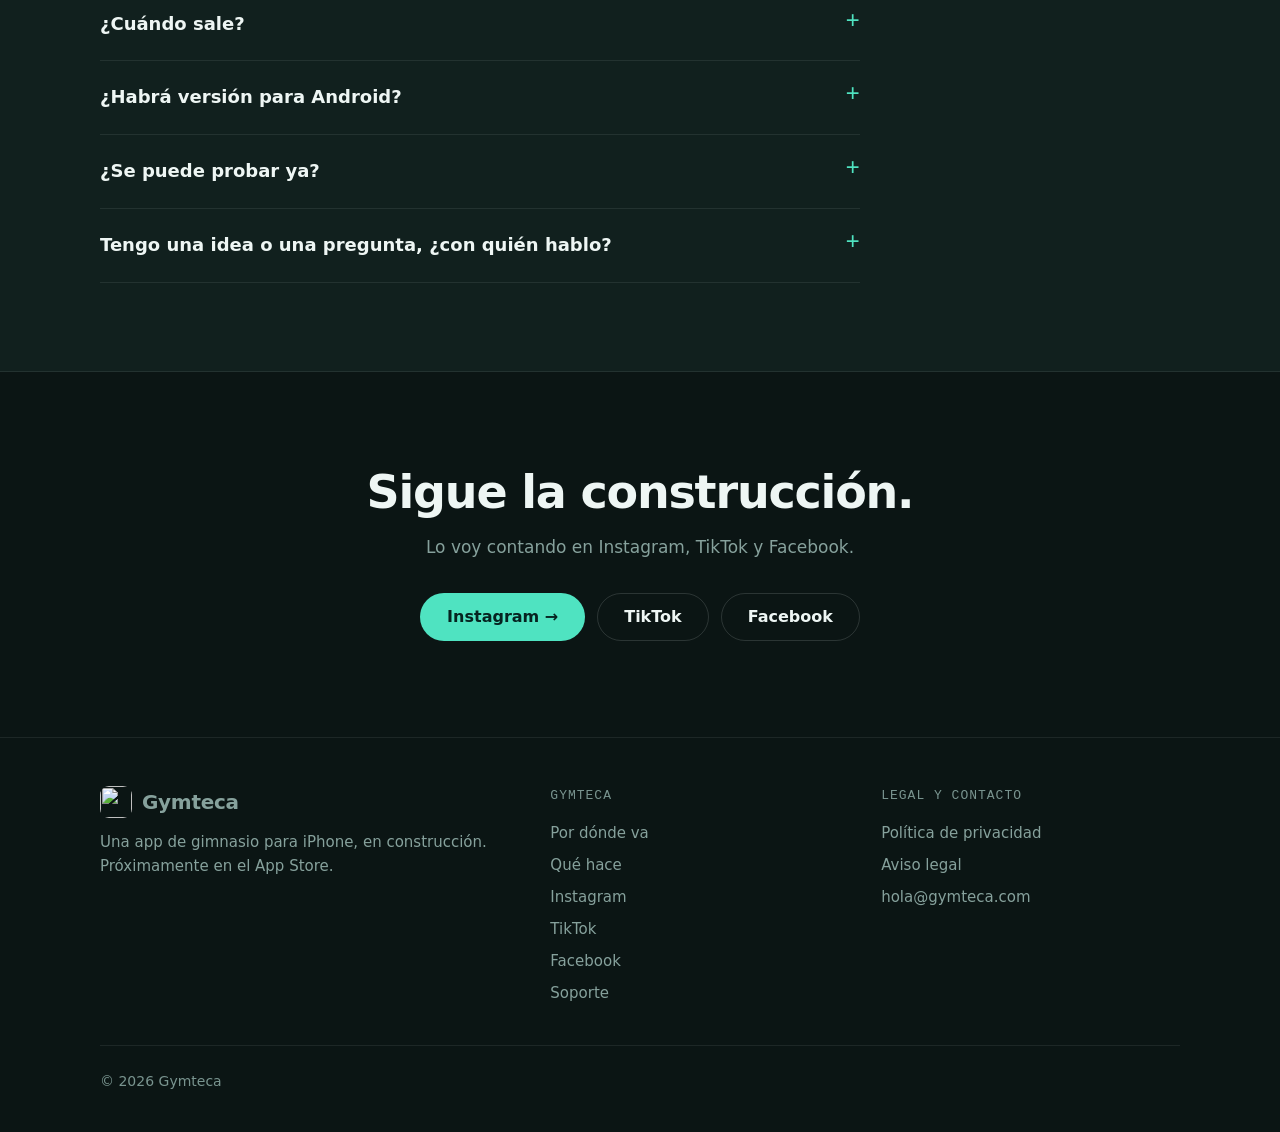
==== commit 70a3c6ea: "Gymteca: TikTok en la portada Co-Authored-By: Claude Fable 5.2 <noreply@anthropic.com>" ====
--- a/index.html
+++ b/index.html
@@ -35,7 +35,7 @@
       "url": "https://gymteca.com/",
       "logo": "https://gymteca.com/assets/img/icon-512.png",
       "email": "hola@gymteca.com",
-      "sameAs": ["https://www.instagram.com/gymteca_app/", "https://www.facebook.com/gymteca"]
+      "sameAs": ["https://www.instagram.com/gymteca_app/", "https://www.tiktok.com/@gymteca", "https://www.facebook.com/gymteca"]
     },
     {
       "@type": "WebSite",
@@ -164,8 +164,8 @@
 <section class="final">
   <div class="wrap">
     <h2>Sigue la construcción.</h2>
-    <p>Lo voy contando en Instagram y en Facebook.</p>
-    <div class="cta"><a class="btn btn-primary" href="https://www.instagram.com/gymteca_app/" rel="noopener">Instagram →</a><a class="btn btn-ghost" href="https://www.facebook.com/gymteca" rel="noopener">Facebook</a></div>
+    <p>Lo voy contando en Instagram, TikTok y Facebook.</p>
+    <div class="cta"><a class="btn btn-primary" href="https://www.instagram.com/gymteca_app/" rel="noopener">Instagram →</a><a class="btn btn-ghost" href="https://www.tiktok.com/@gymteca" rel="noopener">TikTok</a><a class="btn btn-ghost" href="https://www.facebook.com/gymteca" rel="noopener">Facebook</a></div>
   </div>
 </section>
 
@@ -183,6 +183,7 @@
         <li><a href="/#estado">Por dónde va</a></li>
         <li><a href="/#que-hace">Qué hace</a></li>
         <li><a href="https://www.instagram.com/gymteca_app/" rel="noopener">Instagram</a></li>
+        <li><a href="https://www.tiktok.com/@gymteca" rel="noopener">TikTok</a></li>
         <li><a href="https://www.facebook.com/gymteca" rel="noopener">Facebook</a></li>
         <li><a href="/soporte">Soporte</a></li>
       </ul>
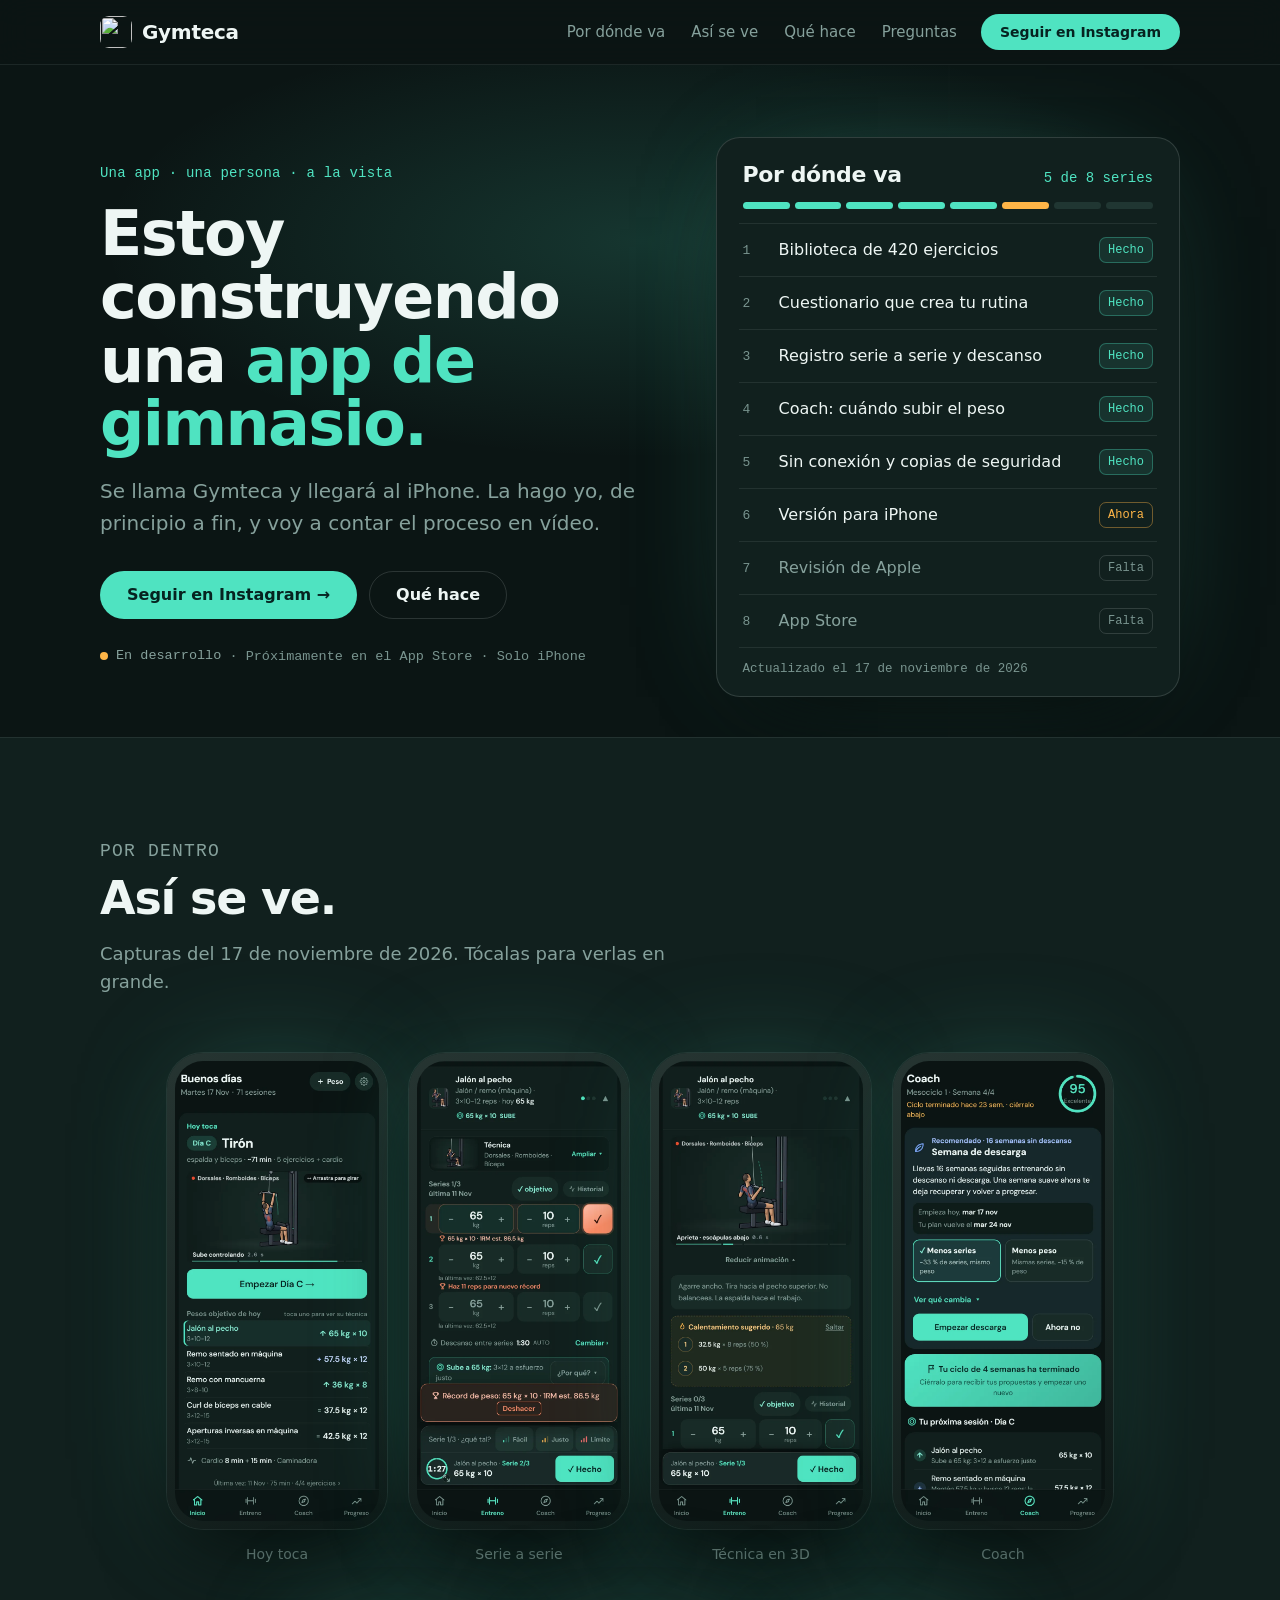
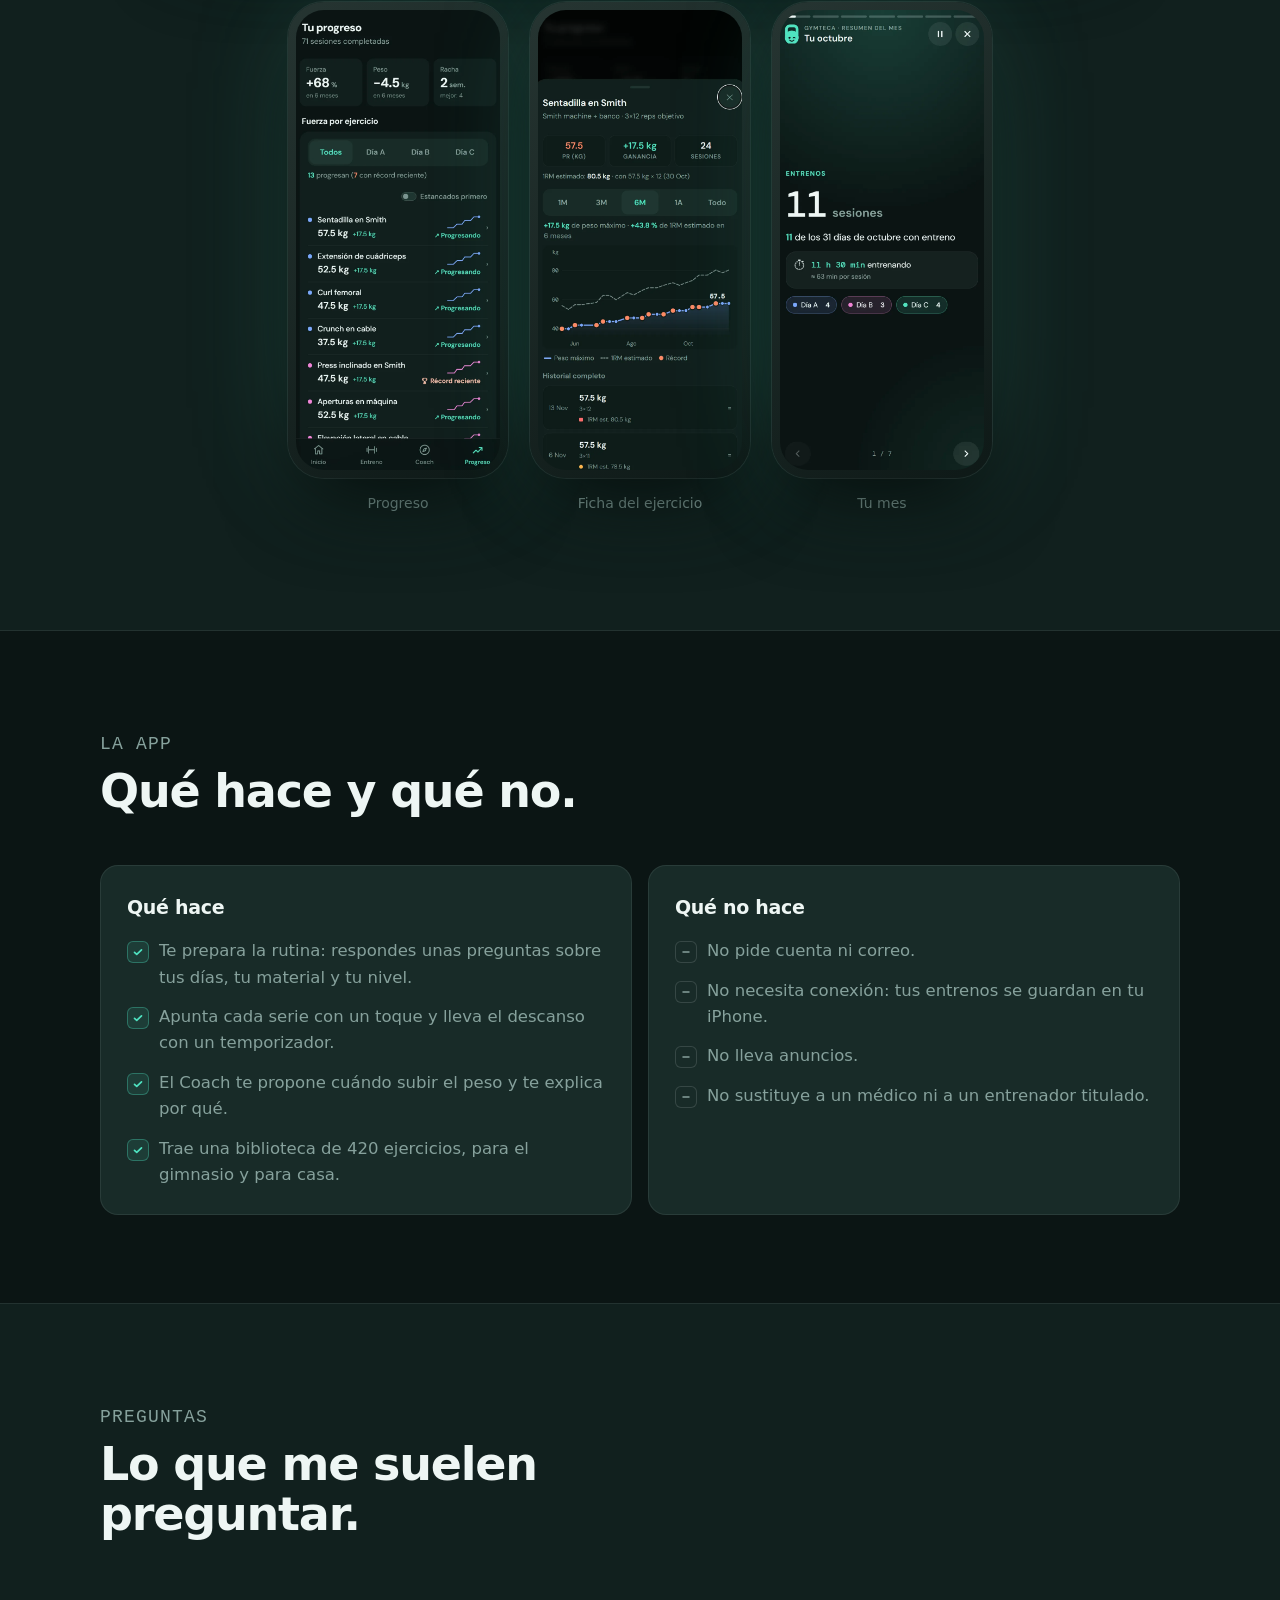
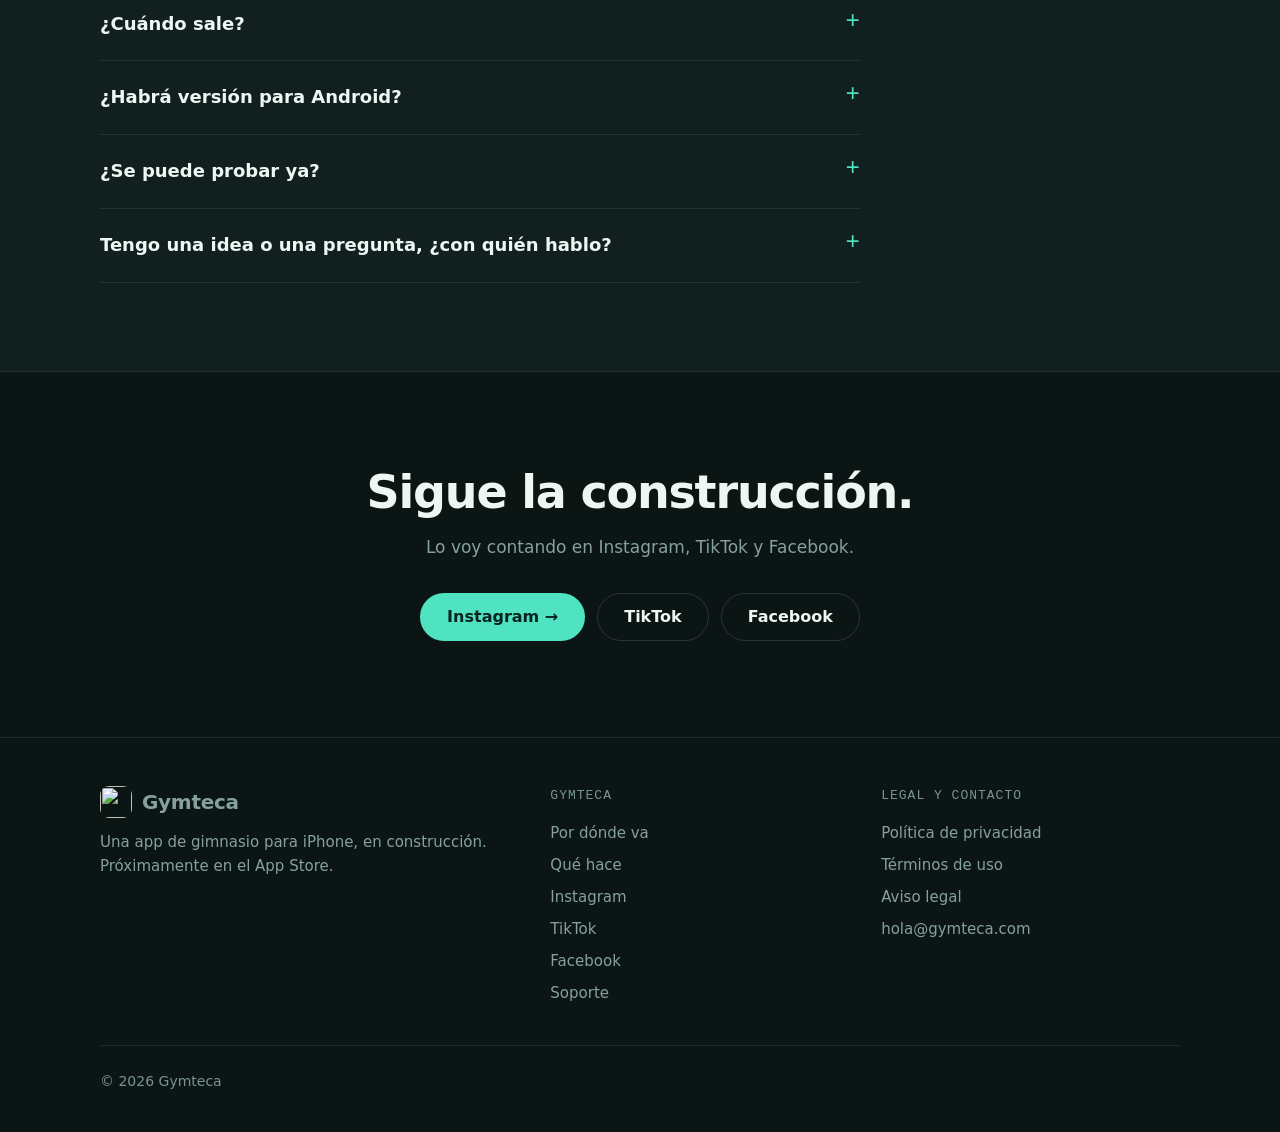
==== commit 25d6d9e3: "Gymteca: privacidad, términos y soporte de la app de iOS (borrador con marcadores, sin publicar) Co-" ====
--- a/index.html
+++ b/index.html
@@ -192,6 +192,7 @@
       <h4>Legal y contacto</h4>
       <ul>
         <li><a href="/privacidad">Política de privacidad</a></li>
+        <li><a href="/terminos">Términos de uso</a></li>
         <li><a href="/aviso-legal">Aviso legal</a></li>
         <li><a href="mailto:hola@gymteca.com">hola@gymteca.com</a></li>
       </ul>
